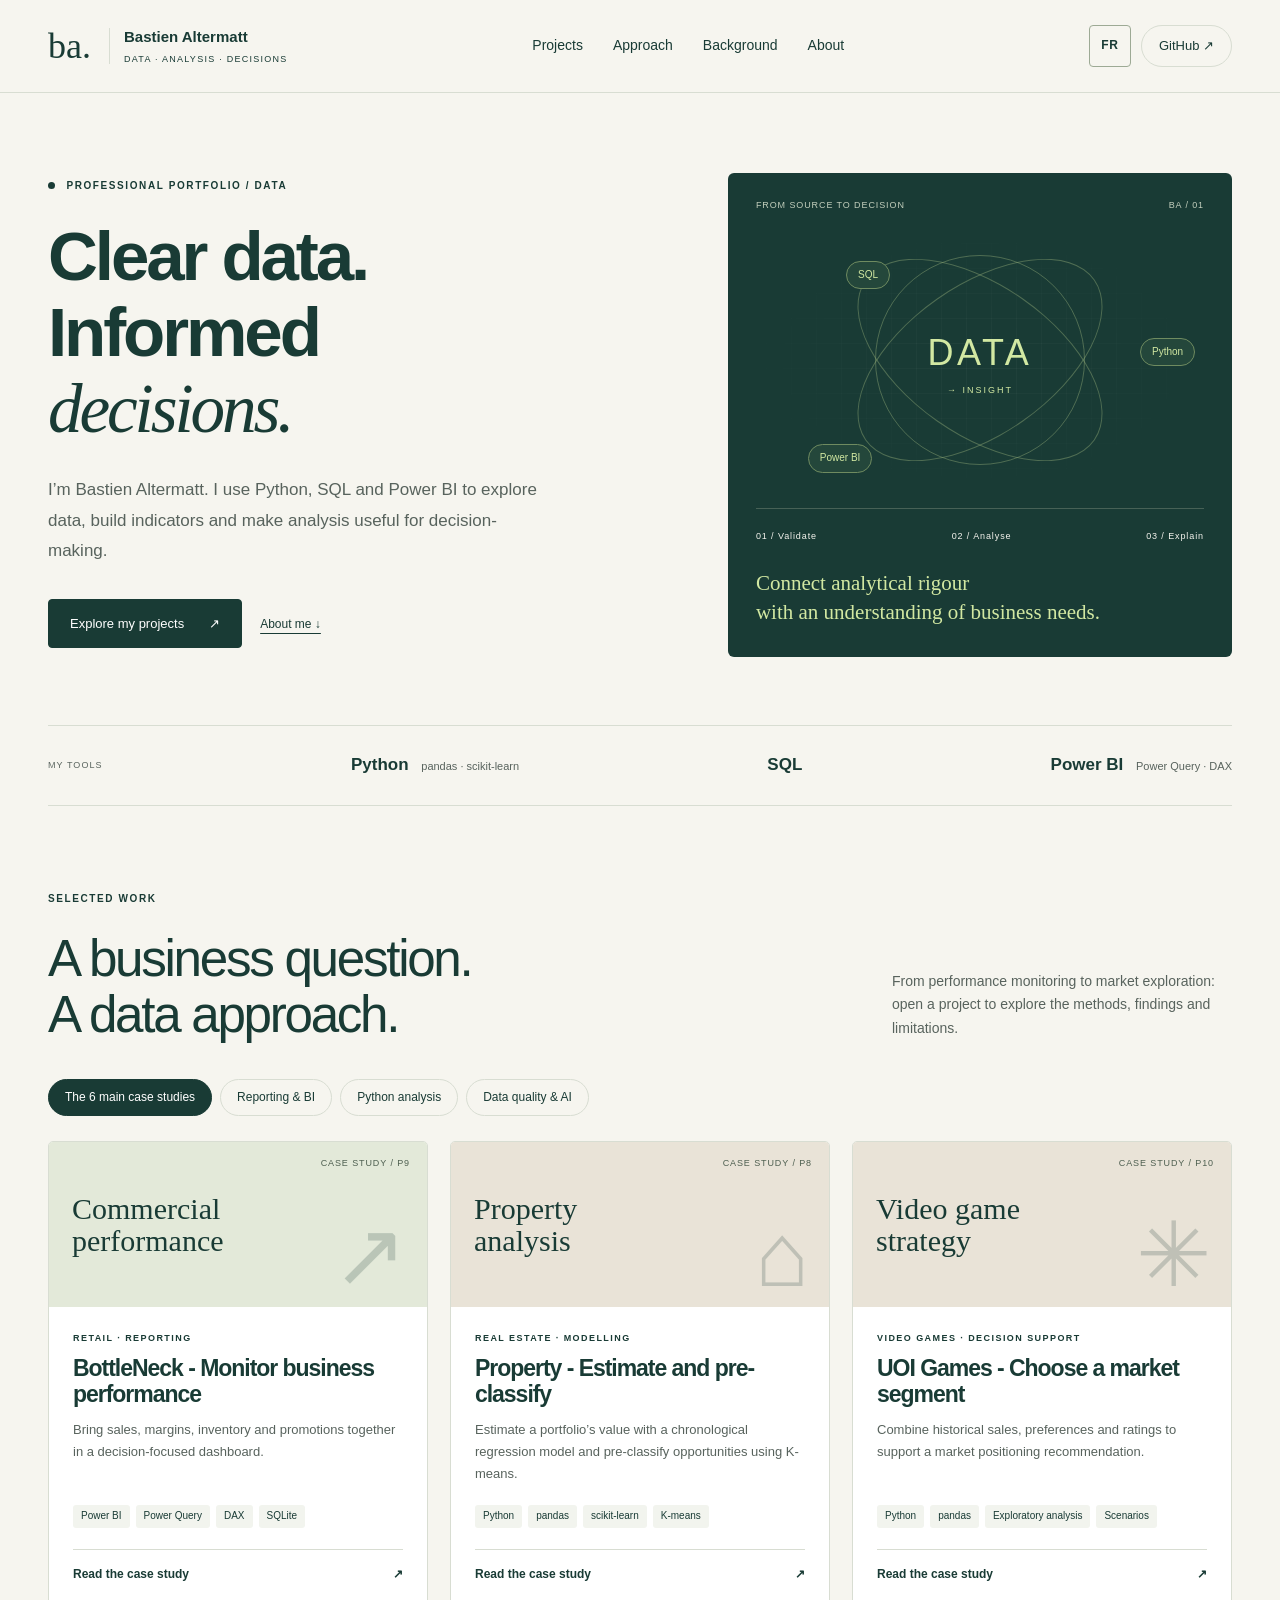
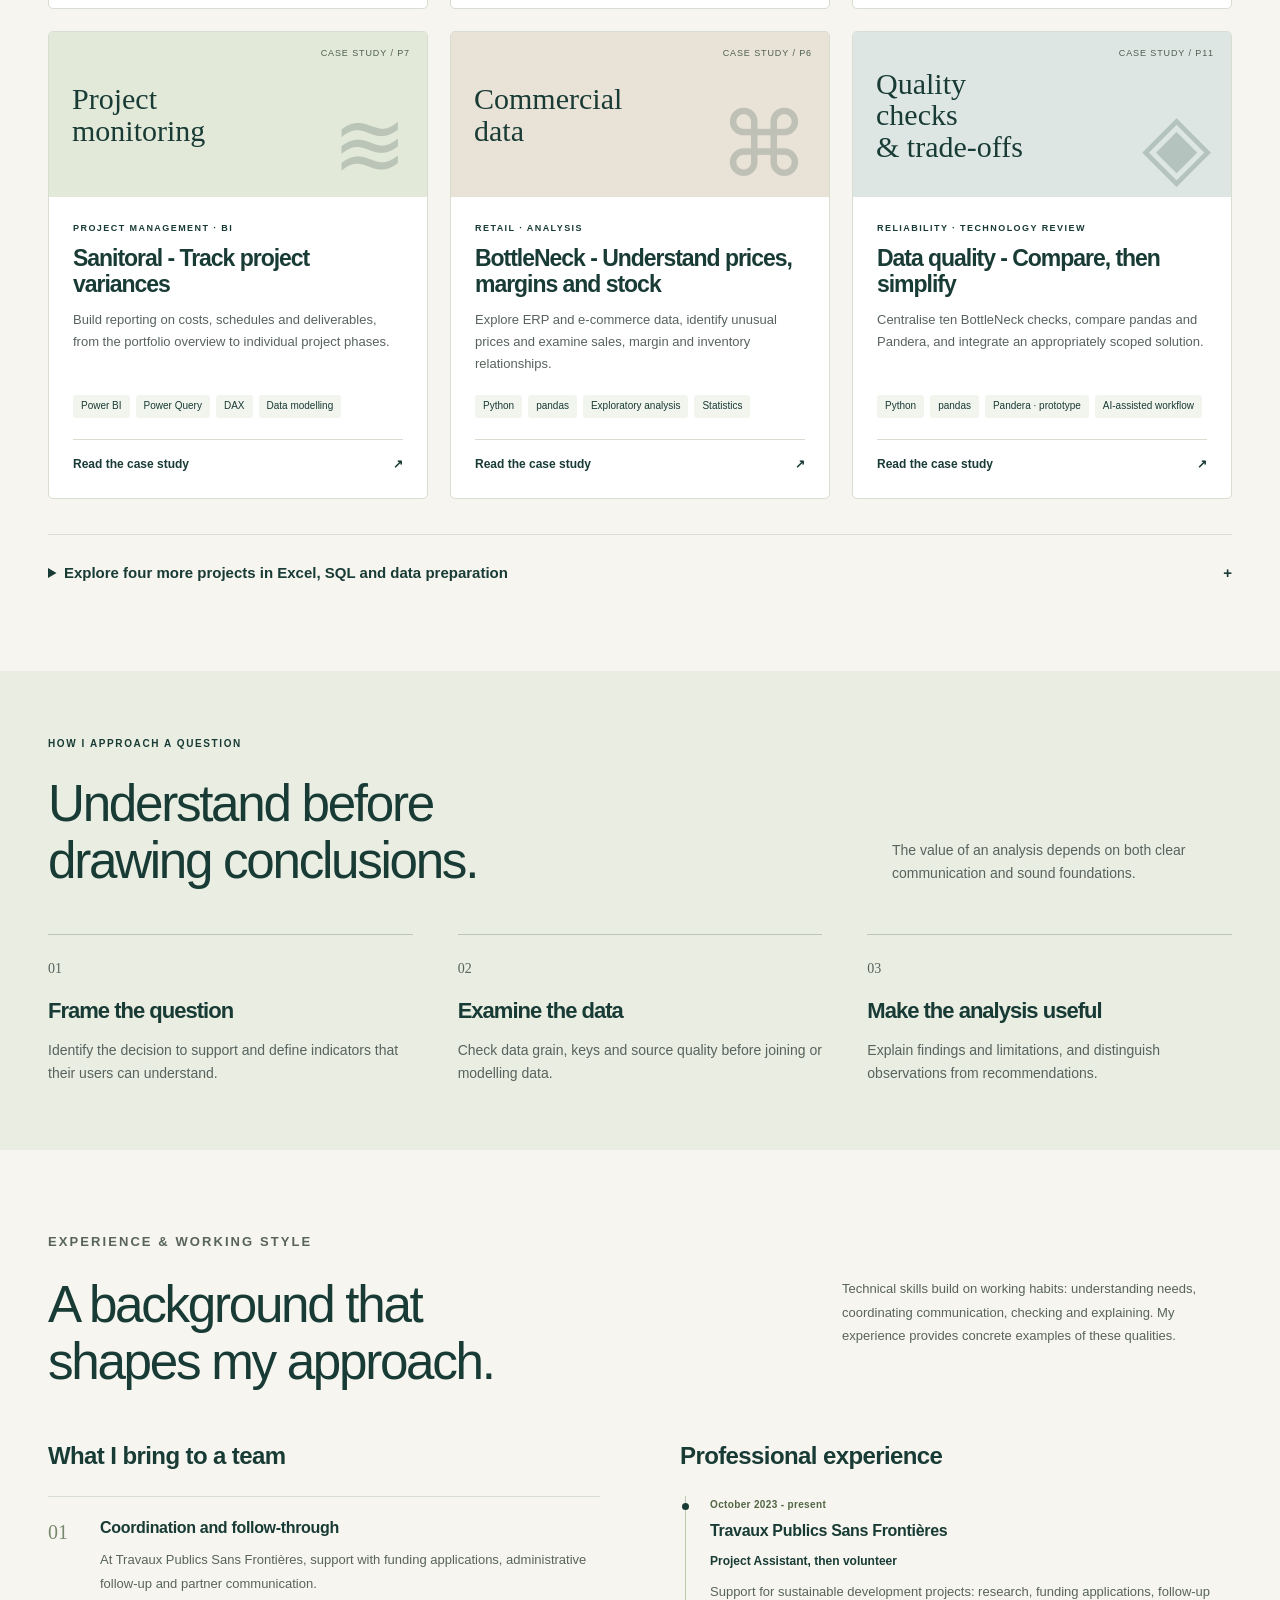
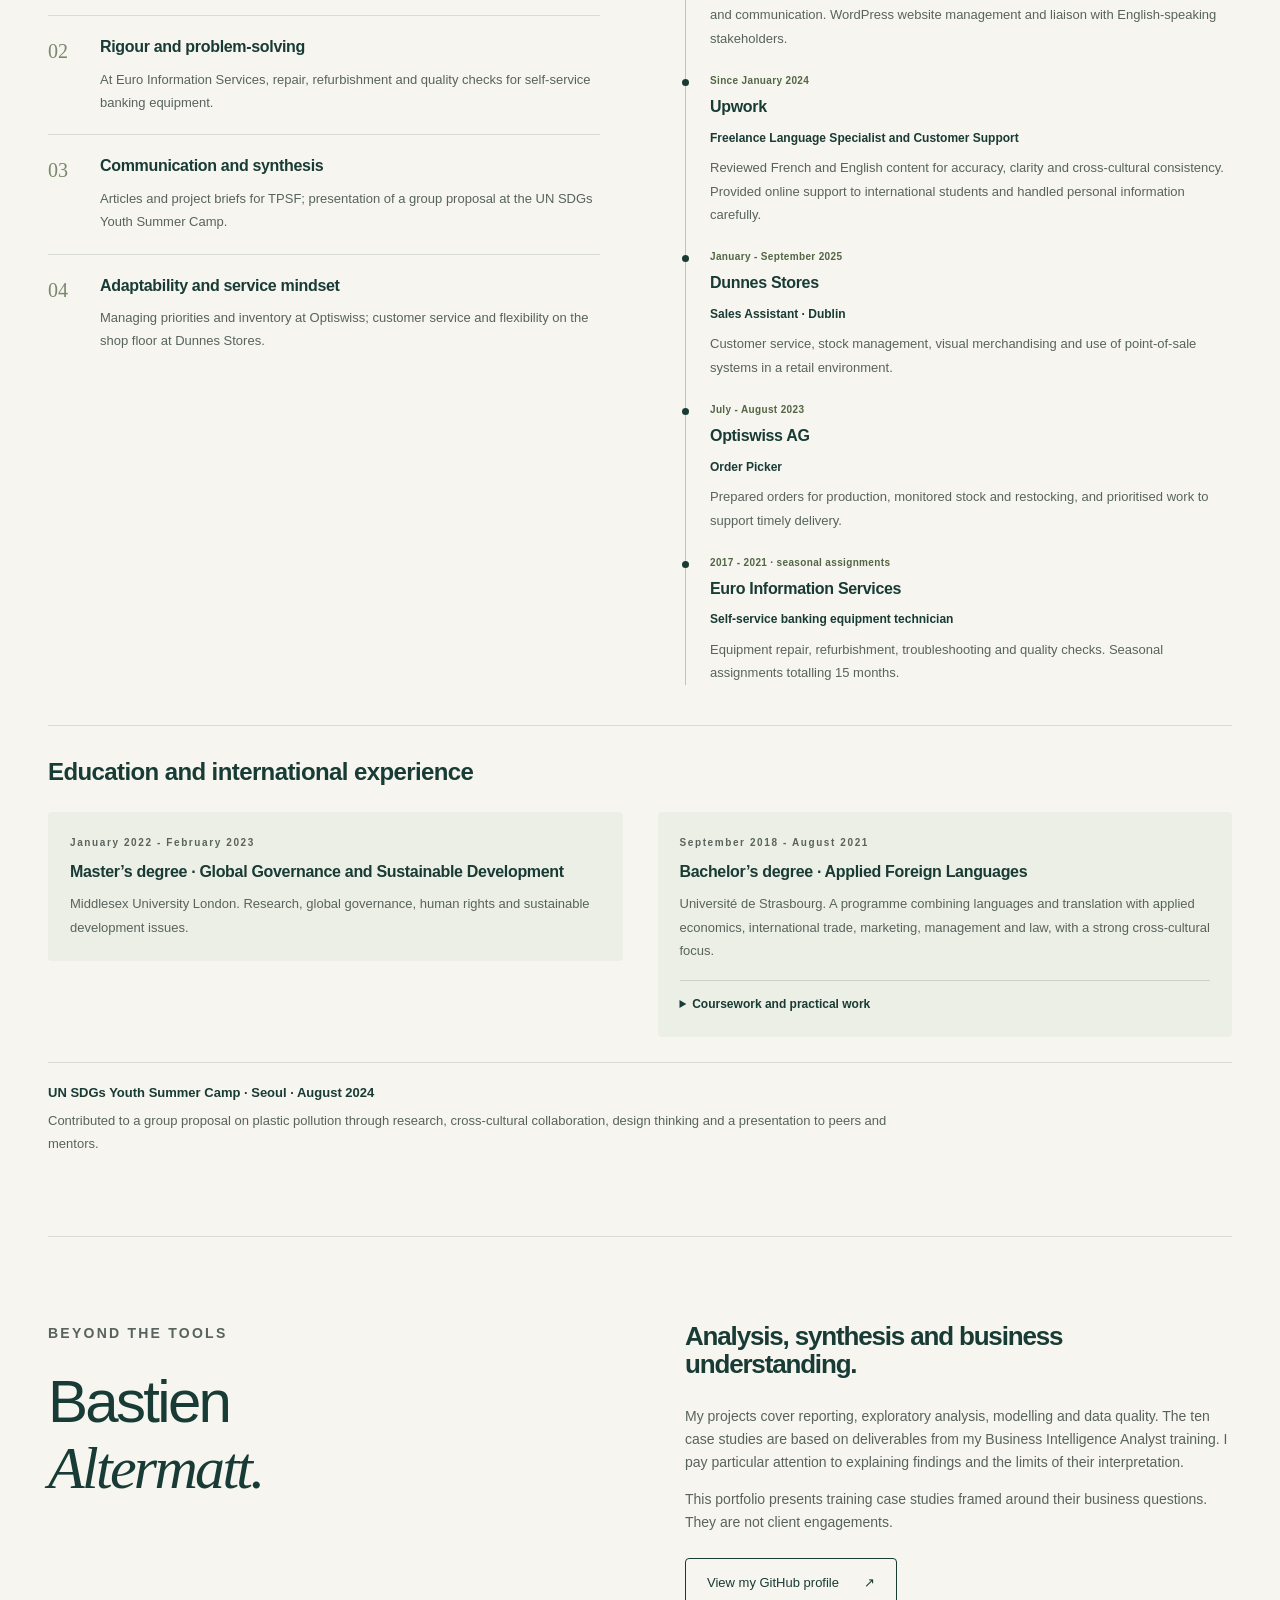
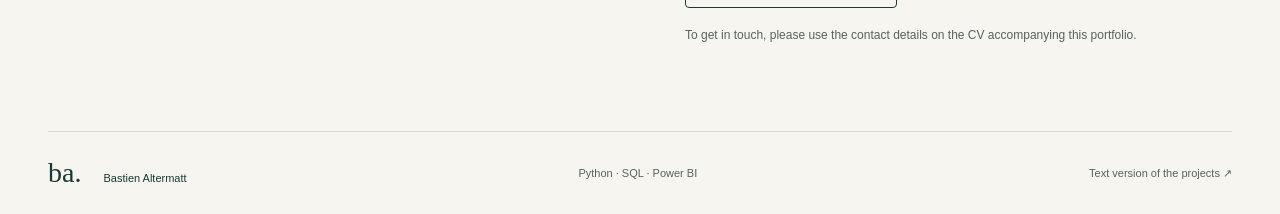
==== index-en.html @ 81359134 "Add files via upload" ====
<!doctype html>
<html lang="en"><head><meta charset="utf-8"><meta name="viewport" content="width=device-width, initial-scale=1"><meta name="description" content="Bastien Altermatt - data portfolio: Python, SQL and Power BI. Projects, professional experience and skills for better-informed decisions."><meta name="theme-color" content="#183c36"><title>Bastien Altermatt · Data &amp; decisions</title><link rel="icon" href="favicon.svg" type="image/svg+xml"><link rel="stylesheet" href="style.css"><link rel="alternate" hreflang="fr" href="index.html"><script src="content-en.js" defer></script><script src="app.js" defer></script></head>
<body><a class="skip" href="#main">Skip to content</a><header><a class="brand" href="#accueil" aria-label="Bastien Altermatt, home"><span class="monogram">ba.</span><span>Bastien Altermatt<span class="brand-sub">DATA · ANALYSIS · DECISIONS</span></span></a><nav aria-label="Main navigation"><a href="#projets">Projects</a><a href="#approche">Approach</a><a href="#parcours">Background</a><a href="#profil">About</a></nav><div class="header-actions"><a class="language-switch" href="index.html" lang="fr" hreflang="fr" aria-label="Lire ce site en français" data-language-link>FR</a><a class="header-link" href="https://github.com/BastienAltermatt">GitHub ↗</a></div></header>
<main id="main"><section class="hero wrap" id="accueil"><div class="hero-copy"><p class="eyebrow"><span class="dot"></span> PROFESSIONAL PORTFOLIO / DATA</p><h1>Clear data.<br>Informed<br><em>decisions.</em></h1><p class="intro">I’m Bastien Altermatt. I use Python, SQL and Power BI to explore data, build indicators and make analysis useful for decision-making.</p><a class="button" href="#projets">Explore my projects <span>↗</span></a><a class="text-link" href="#profil">About me ↓</a></div><aside class="hero-panel" aria-label="My areas of work"><div class="panel-top"><span>FROM SOURCE TO DECISION</span><span>BA / 01</span></div><div class="data-art" aria-hidden="true"><div class="grid-art"></div><span class="orbit o1"></span><span class="orbit o2"></span><span class="orbit o3"></span><div class="core">DATA<span>→ INSIGHT</span></div><span class="node n1">SQL</span><span class="node n2">Python</span><span class="node n3">Power BI</span></div><div class="panel-bottom"><span>01 / Validate</span><span>02 / Analyse</span><span>03 / Explain</span></div><p>Connect analytical rigour<br>with an understanding of business needs.</p></aside></section>
<div class="stack wrap" aria-label="Technical skills"><span>MY TOOLS</span><strong>Python <small>pandas · scikit-learn</small></strong><strong>SQL</strong><strong>Power BI <small>Power Query · DAX</small></strong></div>
<section class="projects wrap" id="projets"><div class="section-heading"><div><p class="eyebrow">SELECTED WORK</p><h2>A business question.<br>A data approach.</h2></div><p>From performance monitoring to market exploration: open a project to explore the methods, findings and limitations.</p></div><div class="filters" role="group" aria-label="Filter projects"><button aria-pressed="true" data-filter="all">The 6 main case studies</button><button aria-pressed="false" data-filter="bi">Reporting &amp; BI</button><button aria-pressed="false" data-filter="python">Python analysis</button><button aria-pressed="false" data-filter="quality">Data quality &amp; AI</button></div><p id="filter-status" class="sr-only" role="status"></p><div class="project-grid" id="project-grid"></div><details id="more-projects" class="more-projects"><summary>Explore four more projects in Excel, SQL and data preparation <span>+</span></summary><p>Additional case studies covering other skills and business contexts.</p><div class="project-grid" id="complementary-grid"></div></details><noscript><p>Enable JavaScript to use the filters and interactive case studies. The complete studies are also available in a <a href="projects.html">text version</a>.</p></noscript></section>
<section class="approach" id="approche"><div class="wrap"><p class="eyebrow">HOW I APPROACH A QUESTION</p><div class="section-heading"><h2>Understand before<br>drawing conclusions.</h2><p>The value of an analysis depends on both clear communication and sound foundations.</p></div><div class="steps"><article><span>01</span><h3>Frame the question</h3><p>Identify the decision to support and define indicators that their users can understand.</p></article><article><span>02</span><h3>Examine the data</h3><p>Check data grain, keys and source quality before joining or modelling data.</p></article><article><span>03</span><h3>Make the analysis useful</h3><p>Explain findings and limitations, and distinguish observations from recommendations.</p></article></div></div></section>
<section class="career wrap" id="parcours" aria-labelledby="career-title"><p class="eyebrow">EXPERIENCE &amp; WORKING STYLE</p><div class="section-heading"><h2 id="career-title">A background that<br>shapes my approach.</h2><p>Technical skills build on working habits: understanding needs, coordinating communication, checking and explaining. My experience provides concrete examples of these qualities.</p></div><div class="career-columns"><div><h3>What I bring to a team</h3><div class="strengths"><article><span class="strength-number">01</span><div><h4>Coordination and follow-through</h4><p>At Travaux Publics Sans Frontières, support with funding applications, administrative follow-up and partner communication.</p></div></article><article><span class="strength-number">02</span><div><h4>Rigour and problem-solving</h4><p>At Euro Information Services, repair, refurbishment and quality checks for self-service banking equipment.</p></div></article><article><span class="strength-number">03</span><div><h4>Communication and synthesis</h4><p>Articles and project briefs for TPSF; presentation of a group proposal at the UN SDGs Youth Summer Camp.</p></div></article><article><span class="strength-number">04</span><div><h4>Adaptability and service mindset</h4><p>Managing priorities and inventory at Optiswiss; customer service and flexibility on the shop floor at Dunnes Stores.</p></div></article></div></div><div><h3>Professional experience</h3><div class="experience-list"><article><p class="experience-date">October 2023 - present</p><h4>Travaux Publics Sans Frontières</h4><p class="experience-role">Project Assistant, then volunteer</p><p>Support for sustainable development projects: research, funding applications, follow-up and communication. WordPress website management and liaison with English-speaking stakeholders.</p></article><article><p class="experience-date">Since January 2024</p><h4>Upwork</h4><p class="experience-role">Freelance Language Specialist and Customer Support</p><p>Reviewed French and English content for accuracy, clarity and cross-cultural consistency. Provided online support to international students and handled personal information carefully.</p></article><article><p class="experience-date">January - September 2025</p><h4>Dunnes Stores</h4><p class="experience-role">Sales Assistant · Dublin</p><p>Customer service, stock management, visual merchandising and use of point-of-sale systems in a retail environment.</p></article><article><p class="experience-date">July - August 2023</p><h4>Optiswiss AG</h4><p class="experience-role">Order Picker</p><p>Prepared orders for production, monitored stock and restocking, and prioritised work to support timely delivery.</p></article><article><p class="experience-date">2017 - 2021 · seasonal assignments</p><h4>Euro Information Services</h4><p class="experience-role">Self-service banking equipment technician</p><p>Equipment repair, refurbishment, troubleshooting and quality checks. Seasonal assignments totalling 15 months.</p></article></div></div></div><div class="education"><h3>Education and international experience</h3><div class="education-grid"><article><p class="eyebrow">January 2022 - February 2023</p><h4>Master’s degree · Global Governance and Sustainable Development</h4><p>Middlesex University London. Research, global governance, human rights and sustainable development issues.</p></article><article><p class="eyebrow">September 2018 - August 2021</p><h4>Bachelor’s degree · Applied Foreign Languages</h4><p>Université de Strasbourg. A programme combining languages and translation with applied economics, international trade, marketing, management and law, with a strong cross-cultural focus.</p><details class="course-details"><summary>Coursework and practical work</summary><ul><li>Languages and translation: French, English and Japanese, written and spoken communication, translation and argumentation.</li><li>Applied economics: microeconomics, macroeconomics, and analysis of economic and international issues.</li><li>International trade, international marketing and business management: understanding markets and organisations.</li><li>Public and private law, legal frameworks and European institutions.</li><li>Communication, cultural studies and cross-cultural relations: synthesis, presentations, debates and group work.</li><li>Digital tools: office applications and information processing, production and dissemination.</li></ul><h5>Tohoku University exchange · JYPE · 2020 - 2021, remote</h5><p>Courses in cross-cultural communication, Japanese business practices and Japanese culture. Technical coursework included functional programming, algorithm theory and communication networks, alongside research on program verification and transformation using the Coq proof assistant.</p></details></article></div><p class="international"><strong>UN SDGs Youth Summer Camp · Seoul · August 2024</strong><span>Contributed to a group proposal on plastic pollution through research, cross-cultural collaboration, design thinking and a presentation to peers and mentors.</span></p></div></section>
<section class="profile wrap" id="profil"><div><p class="eyebrow">BEYOND THE TOOLS</p><h2>Bastien<br><em>Altermatt.</em></h2></div><div><h3>Analysis, synthesis and business understanding.</h3><p>My projects cover reporting, exploratory analysis, modelling and data quality. The ten case studies are based on deliverables from my Business Intelligence Analyst training. I pay particular attention to explaining findings and the limits of their interpretation.</p><p>This portfolio presents training case studies framed around their business questions. They are not client engagements.</p><a class="button light" href="https://github.com/BastienAltermatt">View my GitHub profile <span>↗</span></a><p class="small-note">To get in touch, please use the contact details on the CV accompanying this portfolio.</p></div></section></main>
<footer class="wrap"><a href="#accueil">ba. <span>Bastien Altermatt</span></a><span>Python · SQL · Power BI</span><a href="projects.html">Text version of the projects ↗</a></footer>
<dialog id="case-dialog" aria-labelledby="case-title"><div class="dialog-toolbar"><span>CASE STUDY</span><div class="dialog-actions"><a class="language-switch" href="index.html" lang="fr" hreflang="fr" aria-label="Lire ce site en français" data-language-link>FR</a><button id="close-dialog" aria-label="Close the case study">Close ×</button></div></div><div id="case-content"></div></dialog></body></html>
---- style.css ----
:root{--paper:#f6f5ef;--ink:#193b35;--muted:#58635d;--line:#d8ddd2;--lime:#d2e8a2;--white:#fff;--orange:#af532f}*{box-sizing:border-box}html{scroll-behavior:smooth;scroll-padding-top:100px}body{margin:0;background:var(--paper);color:var(--ink);font:16px/1.65 -apple-system,BlinkMacSystemFont,'Segoe UI',sans-serif}a{color:inherit;text-underline-offset:5px}button{font:inherit;cursor:pointer}button,a{-webkit-tap-highlight-color:transparent}a:focus-visible,button:focus-visible,summary:focus-visible{outline:3px solid var(--orange);outline-offset:5px}h1,h2,h3,p{margin-top:0}h1,h2,h3{line-height:1.1;letter-spacing:-.045em}h1{font-size:clamp(48px,5.4vw,82px);font-weight:550;margin-bottom:28px}h2{font-size:clamp(36px,4vw,54px);font-weight:500}h3{font-size:24px;font-weight:550}em{font-family:Georgia,serif;font-weight:400}.wrap{max-width:1200px;width:calc(100% - 96px);margin-inline:auto}header{max-width:1440px;margin:auto;padding:25px 48px;display:flex;align-items:center;justify-content:space-between;border-bottom:1px solid var(--line);gap:25px}.brand{display:flex;align-items:center;gap:14px;font-size:15px;font-weight:650;text-decoration:none}.monogram{font:36px/1 Georgia,serif;border-right:1px solid var(--line);padding-right:18px}.brand-sub{display:block;letter-spacing:.14em;font-size:9px;font-weight:500;margin-top:2px}nav{display:flex;gap:30px;font-size:14px}nav a,.header-link{text-decoration:none}.header-link{font-size:13px;border:1px solid var(--line);padding:9px 17px;border-radius:30px}.hero{display:grid;grid-template-columns:1.2fr 1fr;gap:75px;align-items:center;padding-block:80px 68px}.eyebrow{font-size:10px;font-weight:700;letter-spacing:.16em;margin-bottom:24px}.dot{display:inline-block;width:7px;height:7px;background:var(--ink);border-radius:50%;margin-right:7px}.intro{color:var(--muted);max-width:490px;font-size:17px;line-height:1.8;margin-bottom:30px}.button{display:inline-flex;align-items:center;gap:25px;padding:13px 21px;background:var(--ink);color:white;text-decoration:none;font-size:13px;border:1px solid var(--ink);border-radius:4px}.button:hover{background:#2d5147}.text-link{display:inline-block;font-size:12px;margin:18px}.hero-panel{background:var(--ink);color:var(--paper);padding:25px 28px;border-radius:6px;position:relative;overflow:hidden}.panel-top,.panel-bottom{display:flex;justify-content:space-between;font-size:9px;letter-spacing:.1em;gap:10px}.panel-top{color:#c3cfbd}.panel-bottom{border-top:1px solid #476156;padding-top:20px}.hero-panel p{font:21px/1.4 Georgia,serif;margin:25px 0 5px;color:var(--lime)}.data-art{height:285px;position:relative;margin:5px -15px;display:grid;place-items:center;overflow:hidden}.grid-art{position:absolute;inset:0;background-image:linear-gradient(#ffffff09 1px,transparent 1px),linear-gradient(90deg,#ffffff09 1px,transparent 1px);background-size:25px 25px;mask-image:radial-gradient(ellipse,black,transparent 70%)}.orbit{position:absolute;width:210px;height:210px;border:1px solid #94ad7a70;border-radius:50%}.o2{width:280px;height:150px;transform:rotate(-35deg)}.o3{width:280px;height:150px;transform:rotate(35deg)}.core{font-size:36px;letter-spacing:.1em;font-weight:300;color:var(--lime);text-align:center}.core span{display:block;font-size:9px;letter-spacing:.22em}.node{position:absolute;padding:5px 11px;background:#24473b;border:1px solid #6f8b60;border-radius:20px;color:var(--lime);font-size:10px}.n1{top:43px;left:22%}.n2{right:5%;top:120px}.n3{left:14%;bottom:30px}.stack{padding:25px 0;display:flex;align-items:center;justify-content:space-between;border-block:1px solid var(--line);gap:25px}.stack>span{font-size:9px;letter-spacing:.12em;color:var(--muted)}.stack strong{font-size:17px;font-weight:550}.stack small{font-size:11px;color:var(--muted);font-weight:400;margin-left:8px}.projects{padding-block:85px}.section-heading{display:flex;align-items:flex-end;justify-content:space-between;gap:45px;margin-bottom:30px}.section-heading h2{margin-bottom:0}.section-heading>p{max-width:340px;color:var(--muted);font-size:14px;margin-bottom:4px}.filters{display:flex;gap:8px;flex-wrap:wrap;margin:35px 0 25px}.filters button{border:1px solid var(--line);border-radius:30px;padding:8px 16px;background:transparent;color:var(--ink);font-size:12px}.filters button[aria-pressed=true]{background:var(--ink);color:white;border-color:var(--ink)}.filters span{font-size:10px;margin-left:7px}.project-grid{display:grid;grid-template-columns:repeat(3,minmax(0,1fr));gap:22px}.card{background:#fff;border:1px solid var(--line);border-radius:5px;overflow:hidden;display:flex;flex-direction:column;transition:transform .2s,border-color .2s}.card:hover{transform:translateY(-4px);border-color:#81917c}.card[hidden]{display:none}.cover{height:165px;padding:20px 23px;position:relative;overflow:hidden;background:#e2e8d9;display:flex;align-items:center;justify-content:space-between}.cover.bi{background:#e3e9d9}.cover.python{background:#e9e3d7}.cover.quality{background:#dde6e3}.cover-label{font:30px/1.05 Georgia,serif;max-width:175px;z-index:1}.cover-code{position:absolute;top:14px;right:17px;font-size:9px;color:#4e5f50;letter-spacing:.1em}.cover-symbol{font:90px Georgia,serif;opacity:.2;position:absolute;right:20px;bottom:0}.card-body{padding:24px;display:flex;flex-direction:column;flex:1}.card .eyebrow{font-size:9px;margin-bottom:10px}.card h3{font-size:23px;margin-bottom:12px}.card p:not(.eyebrow){color:var(--muted);font-size:13px;line-height:1.7;margin-bottom:20px}.tags{display:flex;flex-wrap:wrap;gap:6px;margin-top:auto;margin-bottom:21px}.tags span{font-size:10px;padding:3px 8px;background:#f2f4ee;border-radius:3px}.open-case{display:flex;justify-content:space-between;align-items:center;width:100%;text-align:left;border:0;border-top:1px solid var(--line);padding:15px 0 0;background:none;color:var(--ink);font-size:12px;font-weight:600}.approach{padding-block:65px;background:#e9ede2}.steps{display:grid;grid-template-columns:repeat(3,1fr);gap:45px;margin-top:45px}.steps article{border-top:1px solid #bbc7b4;padding-top:20px}.steps span{font:14px Georgia,serif;color:var(--muted)}.steps h3{margin:18px 0 15px;font-size:22px}.steps p{font-size:14px;color:var(--muted);margin-bottom:0}.profile{padding-block:85px;display:grid;grid-template-columns:1fr 1fr;gap:90px}.profile h2{font-size:60px}.profile h3{font-size:26px}.profile p{font-size:14px;color:var(--muted)}.profile .small-note{font-size:12px;margin:18px 0 0}.light{background:transparent;color:var(--ink);margin-top:10px}.light:hover{background:var(--lime)}footer{border-top:1px solid var(--line);padding-block:25px;display:flex;align-items:center;justify-content:space-between;gap:20px;font-size:11px;color:var(--muted)}footer a{text-decoration:none}footer a:first-child{font:28px Georgia,serif;color:var(--ink)}footer a span{font:11px -apple-system,sans-serif;margin-left:15px}dialog{width:min(850px,calc(100% - 30px));max-height:88dvh;border:1px solid var(--line);border-radius:8px;background:var(--paper);padding:0;color:var(--ink)}dialog::backdrop{background:#0c221dcc;backdrop-filter:blur(5px)}.dialog-toolbar{position:sticky;top:0;background:var(--paper);padding:16px 28px;display:flex;align-items:center;justify-content:space-between;border-bottom:1px solid var(--line);z-index:1;font-size:10px;letter-spacing:.1em}.dialog-toolbar button{background:var(--ink);color:white;border:0;border-radius:3px;font-size:12px;padding:9px 14px}#case-content{padding:35px 45px}#case-content h2{font-size:40px;margin-bottom:20px}#case-content .lead{font-size:18px;color:var(--muted)}.case-columns{display:grid;grid-template-columns:1fr 1fr;gap:25px}.case-section{margin-top:25px}.case-section h3{font-size:20px;letter-spacing:-.02em}.case-section p,.case-section li{font-size:14px}.case-section ul{padding-left:20px}.case-limit{background:#e8eddf;padding:20px;border-left:3px solid #758b5b}.case-source{font-size:11px;color:var(--muted);margin-top:25px;border-top:1px solid var(--line);padding-top:20px}.skip{position:absolute;left:15px;top:-100px;z-index:10;background:white;padding:10px}.skip:focus{top:10px}.sr-only{position:absolute;width:1px;height:1px;padding:0;margin:-1px;overflow:hidden;clip:rect(0,0,0,0);white-space:nowrap;border:0}body.modal-open{overflow:hidden}.text-page{max-width:850px;padding-block:60px}.text-page article{border-top:1px solid var(--line);padding-top:35px;margin-top:45px}.text-page h1{font-size:52px}
@media(min-width:1400px){.hero{padding-block:95px 80px}}@media(max-width:1000px){.wrap{width:calc(100% - 56px)}header{padding:20px 28px}.hero{gap:30px}.stack small{display:block;margin:0}.project-grid{grid-template-columns:repeat(2,minmax(0,1fr))}.profile{gap:40px}.text-link{margin-left:0}.hero-panel{padding:20px}.panel-bottom{font-size:8px}}@media(max-width:680px){.wrap{width:calc(100% - 36px)}header{padding:17px 18px;gap:12px;flex-wrap:wrap}.brand{font-size:12px}.brand-sub{font-size:8px}.monogram{font-size:30px;padding-right:12px}nav{order:3;width:100%;justify-content:space-between;padding-top:10px;font-size:13px}.header-link{font-size:11px;padding:6px 12px}.hero{grid-template-columns:1fr;padding-block:45px;gap:35px}h1{font-size:54px}.hero-panel{max-width:none}.data-art{height:230px}.stack{flex-wrap:wrap;gap:16px;padding-block:20px}.stack>span{width:100%}.stack strong{font-size:14px}.stack small{font-size:9px}.projects{padding-block:50px}.section-heading{display:block}.section-heading>p{margin-top:20px;max-width:none}.project-grid{grid-template-columns:1fr}.cover{height:150px}.filters{margin-top:25px}.filters button{font-size:11px;padding:8px 12px}.approach{padding-block:45px}.steps{grid-template-columns:1fr;gap:25px}.profile{grid-template-columns:1fr;padding-block:50px;gap:10px}.profile h2{font-size:50px}.profile h3{font-size:25px}footer{align-items:flex-start;flex-direction:column;gap:12px}.case-columns{grid-template-columns:1fr;gap:0}#case-content{padding:25px}#case-content h2{font-size:33px}.dialog-toolbar{padding:14px 20px}.text-page h1{font-size:40px}}@media(prefers-reduced-motion:reduce){html{scroll-behavior:auto}*{transition:none!important}}
.case-metrics{display:grid;grid-template-columns:repeat(3,minmax(0,1fr));border:1px solid var(--line);border-radius:5px;background:#e9ede2}.case-metrics>div{padding:20px 17px}.case-metrics>div+div{border-left:1px solid #c8d3be}.case-metrics strong{display:block;font-size:26px;line-height:1.2;letter-spacing:-.035em;font-weight:550}.case-metrics span{display:block;font-size:11px;line-height:1.5;margin-top:8px}.metric-note{font-size:11px!important;color:var(--muted);margin:12px 0 0}.fact-list{margin:0}.fact-list>div{display:grid;grid-template-columns:145px 1fr;gap:20px;padding:15px 0;border-bottom:1px solid var(--line)}.fact-list dt{font-size:13px;font-weight:650}.fact-list dd{font-size:13px;line-height:1.75;margin:0;color:var(--muted)}.case-method{padding-left:20px}.case-method li{padding-left:5px;margin-bottom:10px}.case-figure{margin:30px 0;background:#fff;border:1px solid var(--line);border-radius:5px;overflow:hidden}.case-figure img{width:100%;height:auto;display:block}.case-figure figcaption{padding:15px 18px;font-size:11px;line-height:1.6;color:var(--muted)}.case-figure figcaption span{display:block;color:var(--ink);margin-top:5px}.technical{border:1px solid var(--line);border-radius:4px;margin-top:25px;padding:17px 20px}.technical summary{cursor:pointer;font-weight:600;font-size:14px}.technical[open] summary{margin-bottom:20px}.technical p{font-size:13px}.technical .eyebrow{font-size:9px;margin-bottom:12px}.technical pre{overflow-x:auto;background:#183c36;color:#f1f5e9;border-radius:4px;padding:20px;font:12px/1.8 ui-monospace,SFMono-Regular,Consolas,monospace;max-width:100%}.technical pre:focus-visible{outline:3px solid var(--orange);outline-offset:3px}.more-projects{margin-top:35px;border-top:1px solid var(--line);padding-top:25px}.more-projects summary{cursor:pointer;font-size:15px;font-weight:550;line-height:1.7}.more-projects summary span{float:right}.more-projects[open] summary span{transform:rotate(45deg)}.more-projects>p{font-size:13px;color:var(--muted);margin:15px 0 25px}.more-projects .project-grid{grid-template-columns:repeat(2,minmax(0,1fr))}.more-projects .cover{height:110px}.more-projects .cover-label{font-size:26px;max-width:none}.more-projects .card h3{font-size:20px}.text-page .case-metrics{margin-top:25px}.text-page .technical{margin-bottom:25px}dialog{width:min(920px,calc(100% - 30px))}#case-content{padding-inline:45px}@media(max-width:680px){.case-metrics{grid-template-columns:1fr}.case-metrics>div{padding:15px 18px;display:flex;gap:20px;align-items:center}.case-metrics>div+div{border-left:0;border-top:1px solid #c8d3be}.case-metrics strong{font-size:24px;min-width:105px;flex-shrink:0}.case-metrics span{margin-top:0}.fact-list>div{grid-template-columns:1fr;gap:6px}.more-projects .project-grid{grid-template-columns:1fr}#case-content{padding-inline:24px}.technical{padding:14px}.technical pre{font-size:11px;padding:14px}.more-projects summary{padding-right:15px}.case-section .fact-list{overflow-wrap:anywhere}}

.header-actions,.dialog-actions{display:flex;align-items:center;gap:10px}.language-switch{display:inline-flex;align-items:center;justify-content:center;min-width:42px;min-height:42px;padding:8px 10px;text-decoration:none;font-size:12px;letter-spacing:.06em;font-weight:700;border:1px solid #9daa95;border-radius:4px;background:transparent;color:var(--ink)}.language-switch:hover{background:var(--lime)}.dialog-actions .language-switch{min-height:36px;font-size:11px}.career{padding-block:80px;border-bottom:1px solid var(--line)}.career>.section-heading{align-items:flex-start}.career>.section-heading>p{max-width:390px}.career-columns{display:grid;grid-template-columns:1fr 1fr;gap:80px;margin-top:50px}.career h3{font-size:24px;letter-spacing:-.025em;line-height:1.3;margin-bottom:25px}.career h4{font-size:16px;letter-spacing:-.02em;line-height:1.4;margin:0 0 9px;font-weight:650}.career p{font-size:13px;color:var(--muted);line-height:1.8}.strengths article{display:grid;grid-template-columns:34px 1fr;gap:18px;padding:20px 0;border-top:1px solid var(--line)}.strength-number{font:20px/1.5 Georgia,serif;color:#79886e}.strengths p{margin:0}.experience-list article{position:relative;border-left:1px solid #bbc8ae;padding:0 0 22px 24px;margin-left:5px}.experience-list article:before{content:'';width:7px;height:7px;border-radius:50%;background:var(--ink);position:absolute;left:-4px;top:7px}.experience-list article:last-child{padding-bottom:0}.experience-list .experience-role{color:var(--ink);font-size:12px;font-weight:550;margin-bottom:7px}.experience-list p{margin-bottom:0}.education{margin-top:40px;padding-top:30px;border-top:1px solid var(--line)}.education-grid{display:grid;grid-template-columns:1fr 1fr;gap:35px}.education-grid .eyebrow{font-size:10px;color:var(--muted);margin-bottom:9px}.education-grid article{background:#ecefe5;padding:22px;border-radius:4px}.education-grid p:last-child{margin-bottom:0}.international{margin:25px 0 0;padding:18px 0 0;border-top:1px solid var(--line)}.international strong{color:var(--ink);font-size:13px;display:block;margin-bottom:5px}.international span{display:block;max-width:850px}@media(max-width:1000px){header{gap:16px}nav{gap:18px}.career-columns{gap:35px}.career{padding-block:65px}}@media(max-width:680px){.header-actions{gap:7px}.language-switch{min-width:38px;min-height:38px;font-size:11px}.career{padding-block:45px}.career-columns{grid-template-columns:1fr;gap:30px;margin-top:30px}.career h3{font-size:23px}.career>.section-heading>p{max-width:none}.education-grid{grid-template-columns:1fr;gap:15px}.education{margin-top:30px;padding-top:25px}.dialog-actions{gap:8px}.dialog-toolbar{letter-spacing:.06em}}
.text-page-toolbar{display:flex;align-items:center;justify-content:space-between;gap:20px;margin-bottom:30px}
.experience-list .experience-date{font-size:10px;font-weight:650;letter-spacing:.035em;color:#526644;margin-bottom:6px}.education-grid{align-items:start}.course-details{border-top:1px solid #c9d2c0;margin-top:18px;padding-top:14px}.course-details summary{font-size:12px;line-height:1.6;font-weight:650;cursor:pointer}.course-details ul{padding-left:18px;margin:15px 0}.course-details li{font-size:12px;line-height:1.8;color:var(--muted);margin-bottom:9px}.course-details h5{font-size:12px;font-weight:650;line-height:1.6;margin:20px 0 10px}.course-details summary:focus-visible{outline:3px solid var(--orange);outline-offset:4px}
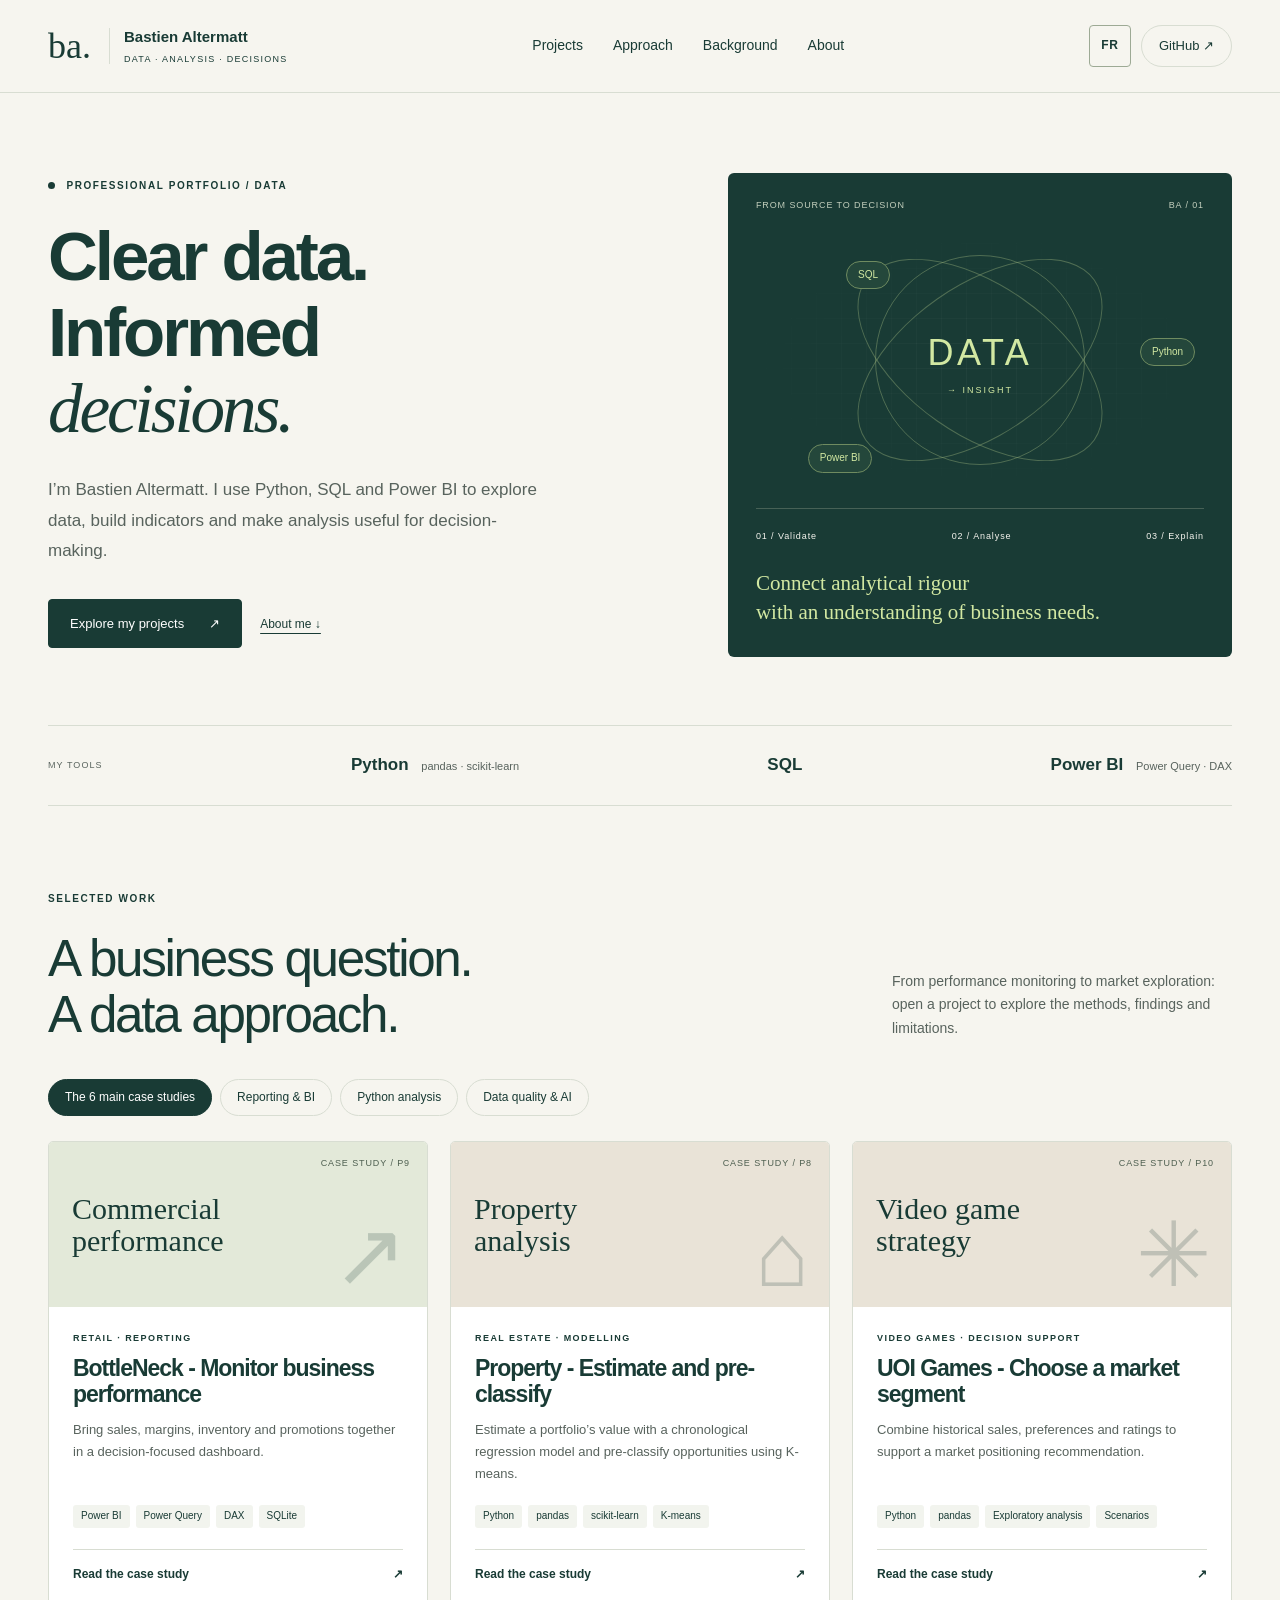
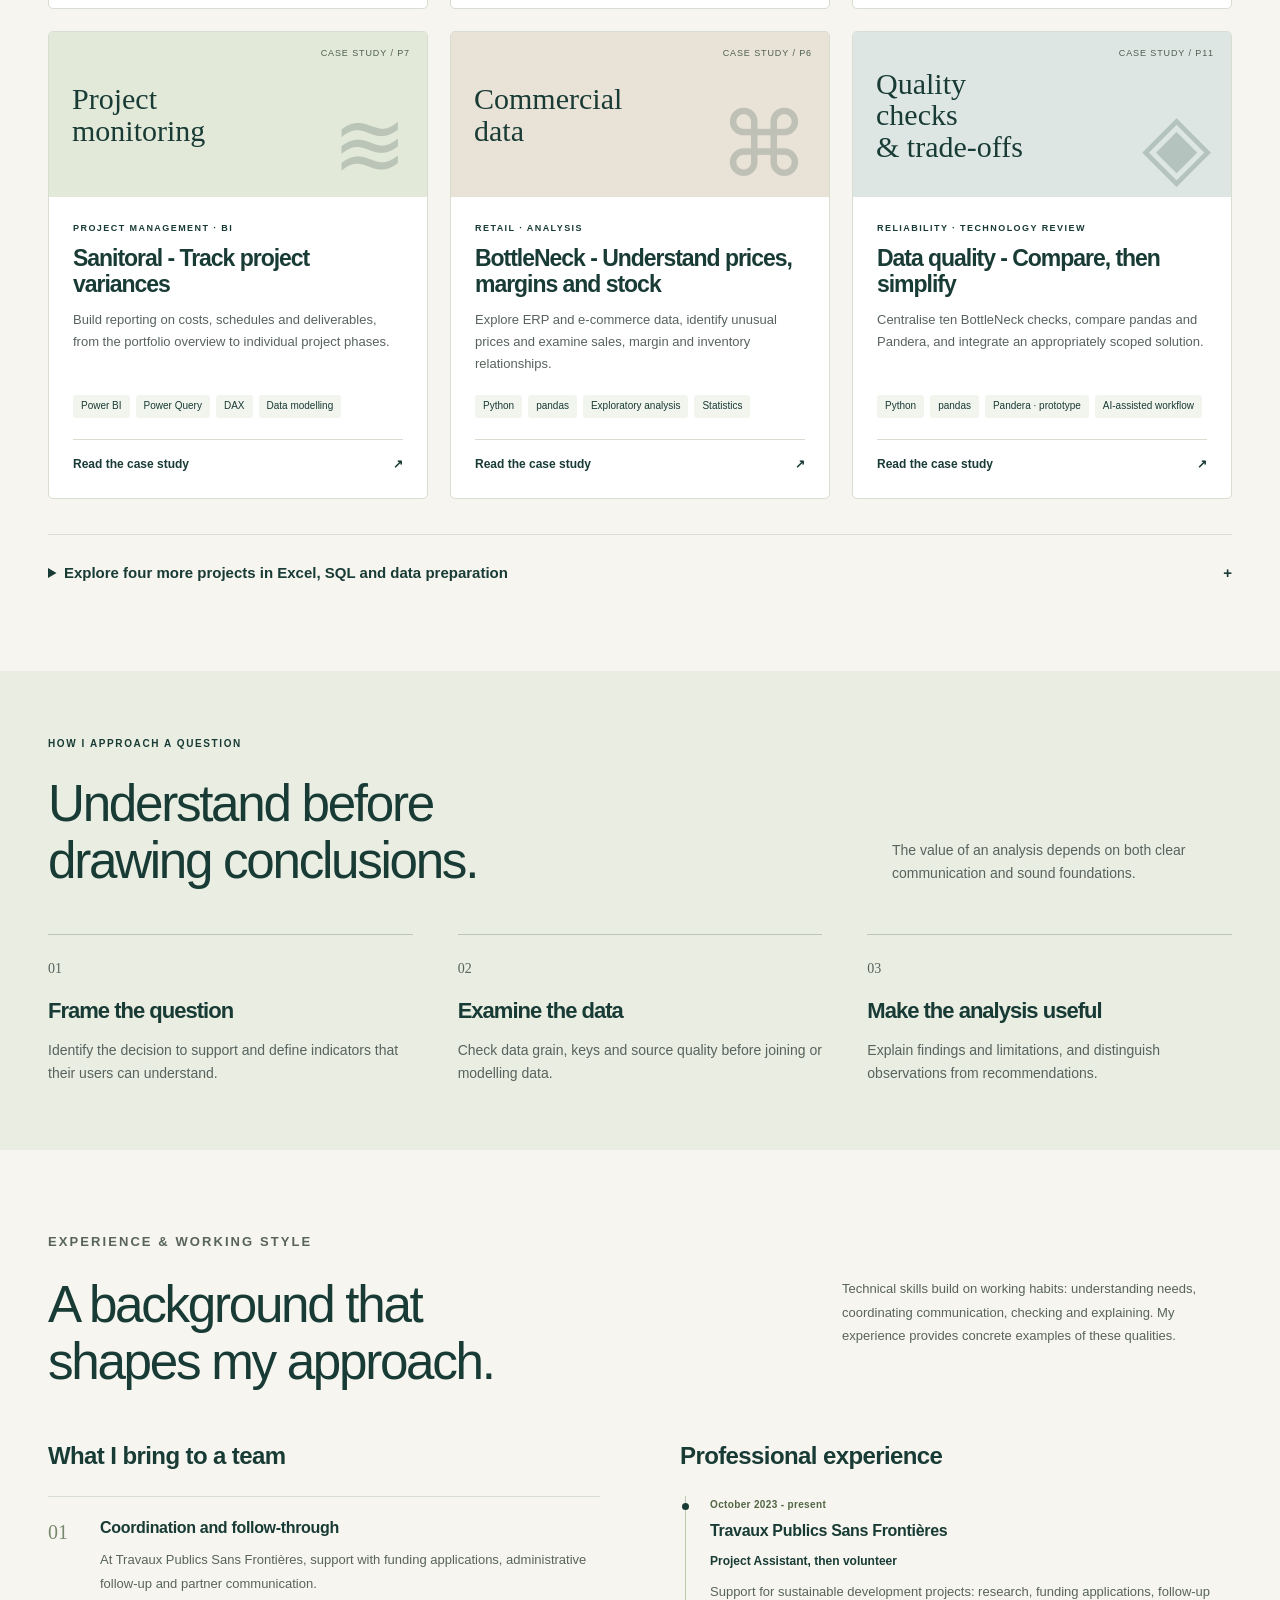
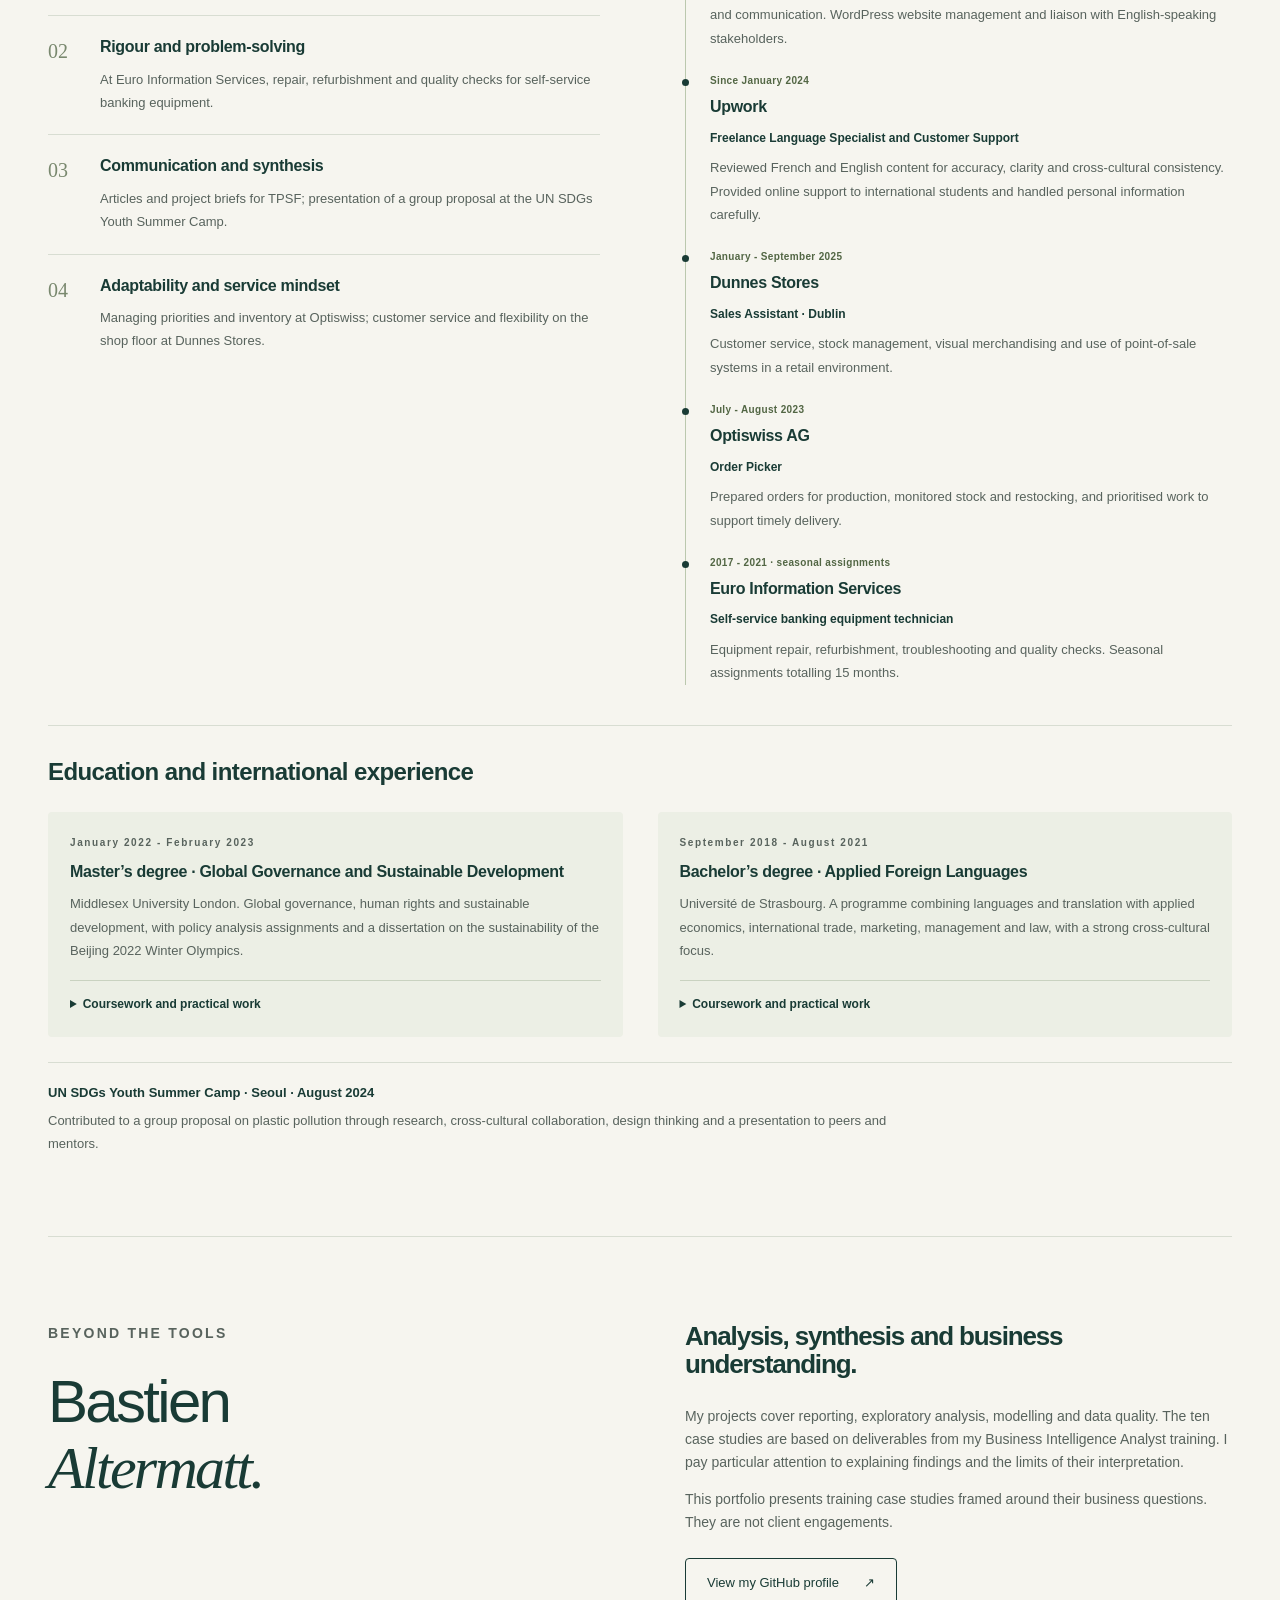
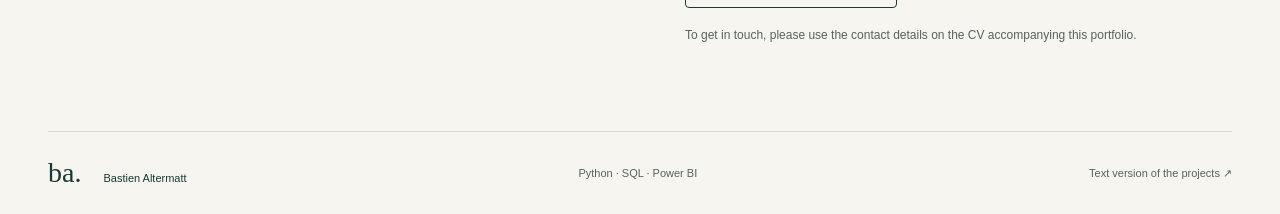
==== commit 509170c6: "Add files via upload" ====
--- a/index-en.html
+++ b/index-en.html
@@ -5,7 +5,7 @@
 <div class="stack wrap" aria-label="Technical skills"><span>MY TOOLS</span><strong>Python <small>pandas · scikit-learn</small></strong><strong>SQL</strong><strong>Power BI <small>Power Query · DAX</small></strong></div>
 <section class="projects wrap" id="projets"><div class="section-heading"><div><p class="eyebrow">SELECTED WORK</p><h2>A business question.<br>A data approach.</h2></div><p>From performance monitoring to market exploration: open a project to explore the methods, findings and limitations.</p></div><div class="filters" role="group" aria-label="Filter projects"><button aria-pressed="true" data-filter="all">The 6 main case studies</button><button aria-pressed="false" data-filter="bi">Reporting &amp; BI</button><button aria-pressed="false" data-filter="python">Python analysis</button><button aria-pressed="false" data-filter="quality">Data quality &amp; AI</button></div><p id="filter-status" class="sr-only" role="status"></p><div class="project-grid" id="project-grid"></div><details id="more-projects" class="more-projects"><summary>Explore four more projects in Excel, SQL and data preparation <span>+</span></summary><p>Additional case studies covering other skills and business contexts.</p><div class="project-grid" id="complementary-grid"></div></details><noscript><p>Enable JavaScript to use the filters and interactive case studies. The complete studies are also available in a <a href="projects.html">text version</a>.</p></noscript></section>
 <section class="approach" id="approche"><div class="wrap"><p class="eyebrow">HOW I APPROACH A QUESTION</p><div class="section-heading"><h2>Understand before<br>drawing conclusions.</h2><p>The value of an analysis depends on both clear communication and sound foundations.</p></div><div class="steps"><article><span>01</span><h3>Frame the question</h3><p>Identify the decision to support and define indicators that their users can understand.</p></article><article><span>02</span><h3>Examine the data</h3><p>Check data grain, keys and source quality before joining or modelling data.</p></article><article><span>03</span><h3>Make the analysis useful</h3><p>Explain findings and limitations, and distinguish observations from recommendations.</p></article></div></div></section>
-<section class="career wrap" id="parcours" aria-labelledby="career-title"><p class="eyebrow">EXPERIENCE &amp; WORKING STYLE</p><div class="section-heading"><h2 id="career-title">A background that<br>shapes my approach.</h2><p>Technical skills build on working habits: understanding needs, coordinating communication, checking and explaining. My experience provides concrete examples of these qualities.</p></div><div class="career-columns"><div><h3>What I bring to a team</h3><div class="strengths"><article><span class="strength-number">01</span><div><h4>Coordination and follow-through</h4><p>At Travaux Publics Sans Frontières, support with funding applications, administrative follow-up and partner communication.</p></div></article><article><span class="strength-number">02</span><div><h4>Rigour and problem-solving</h4><p>At Euro Information Services, repair, refurbishment and quality checks for self-service banking equipment.</p></div></article><article><span class="strength-number">03</span><div><h4>Communication and synthesis</h4><p>Articles and project briefs for TPSF; presentation of a group proposal at the UN SDGs Youth Summer Camp.</p></div></article><article><span class="strength-number">04</span><div><h4>Adaptability and service mindset</h4><p>Managing priorities and inventory at Optiswiss; customer service and flexibility on the shop floor at Dunnes Stores.</p></div></article></div></div><div><h3>Professional experience</h3><div class="experience-list"><article><p class="experience-date">October 2023 - present</p><h4>Travaux Publics Sans Frontières</h4><p class="experience-role">Project Assistant, then volunteer</p><p>Support for sustainable development projects: research, funding applications, follow-up and communication. WordPress website management and liaison with English-speaking stakeholders.</p></article><article><p class="experience-date">Since January 2024</p><h4>Upwork</h4><p class="experience-role">Freelance Language Specialist and Customer Support</p><p>Reviewed French and English content for accuracy, clarity and cross-cultural consistency. Provided online support to international students and handled personal information carefully.</p></article><article><p class="experience-date">January - September 2025</p><h4>Dunnes Stores</h4><p class="experience-role">Sales Assistant · Dublin</p><p>Customer service, stock management, visual merchandising and use of point-of-sale systems in a retail environment.</p></article><article><p class="experience-date">July - August 2023</p><h4>Optiswiss AG</h4><p class="experience-role">Order Picker</p><p>Prepared orders for production, monitored stock and restocking, and prioritised work to support timely delivery.</p></article><article><p class="experience-date">2017 - 2021 · seasonal assignments</p><h4>Euro Information Services</h4><p class="experience-role">Self-service banking equipment technician</p><p>Equipment repair, refurbishment, troubleshooting and quality checks. Seasonal assignments totalling 15 months.</p></article></div></div></div><div class="education"><h3>Education and international experience</h3><div class="education-grid"><article><p class="eyebrow">January 2022 - February 2023</p><h4>Master’s degree · Global Governance and Sustainable Development</h4><p>Middlesex University London. Research, global governance, human rights and sustainable development issues.</p></article><article><p class="eyebrow">September 2018 - August 2021</p><h4>Bachelor’s degree · Applied Foreign Languages</h4><p>Université de Strasbourg. A programme combining languages and translation with applied economics, international trade, marketing, management and law, with a strong cross-cultural focus.</p><details class="course-details"><summary>Coursework and practical work</summary><ul><li>Languages and translation: French, English and Japanese, written and spoken communication, translation and argumentation.</li><li>Applied economics: microeconomics, macroeconomics, and analysis of economic and international issues.</li><li>International trade, international marketing and business management: understanding markets and organisations.</li><li>Public and private law, legal frameworks and European institutions.</li><li>Communication, cultural studies and cross-cultural relations: synthesis, presentations, debates and group work.</li><li>Digital tools: office applications and information processing, production and dissemination.</li></ul><h5>Tohoku University exchange · JYPE · 2020 - 2021, remote</h5><p>Courses in cross-cultural communication, Japanese business practices and Japanese culture. Technical coursework included functional programming, algorithm theory and communication networks, alongside research on program verification and transformation using the Coq proof assistant.</p></details></article></div><p class="international"><strong>UN SDGs Youth Summer Camp · Seoul · August 2024</strong><span>Contributed to a group proposal on plastic pollution through research, cross-cultural collaboration, design thinking and a presentation to peers and mentors.</span></p></div></section>
+<section class="career wrap" id="parcours" aria-labelledby="career-title"><p class="eyebrow">EXPERIENCE &amp; WORKING STYLE</p><div class="section-heading"><h2 id="career-title">A background that<br>shapes my approach.</h2><p>Technical skills build on working habits: understanding needs, coordinating communication, checking and explaining. My experience provides concrete examples of these qualities.</p></div><div class="career-columns"><div><h3>What I bring to a team</h3><div class="strengths"><article><span class="strength-number">01</span><div><h4>Coordination and follow-through</h4><p>At Travaux Publics Sans Frontières, support with funding applications, administrative follow-up and partner communication.</p></div></article><article><span class="strength-number">02</span><div><h4>Rigour and problem-solving</h4><p>At Euro Information Services, repair, refurbishment and quality checks for self-service banking equipment.</p></div></article><article><span class="strength-number">03</span><div><h4>Communication and synthesis</h4><p>Articles and project briefs for TPSF; presentation of a group proposal at the UN SDGs Youth Summer Camp.</p></div></article><article><span class="strength-number">04</span><div><h4>Adaptability and service mindset</h4><p>Managing priorities and inventory at Optiswiss; customer service and flexibility on the shop floor at Dunnes Stores.</p></div></article></div></div><div><h3>Professional experience</h3><div class="experience-list"><article><p class="experience-date">October 2023 - present</p><h4>Travaux Publics Sans Frontières</h4><p class="experience-role">Project Assistant, then volunteer</p><p>Support for sustainable development projects: research, funding applications, follow-up and communication. WordPress website management and liaison with English-speaking stakeholders.</p></article><article><p class="experience-date">Since January 2024</p><h4>Upwork</h4><p class="experience-role">Freelance Language Specialist and Customer Support</p><p>Reviewed French and English content for accuracy, clarity and cross-cultural consistency. Provided online support to international students and handled personal information carefully.</p></article><article><p class="experience-date">January - September 2025</p><h4>Dunnes Stores</h4><p class="experience-role">Sales Assistant · Dublin</p><p>Customer service, stock management, visual merchandising and use of point-of-sale systems in a retail environment.</p></article><article><p class="experience-date">July - August 2023</p><h4>Optiswiss AG</h4><p class="experience-role">Order Picker</p><p>Prepared orders for production, monitored stock and restocking, and prioritised work to support timely delivery.</p></article><article><p class="experience-date">2017 - 2021 · seasonal assignments</p><h4>Euro Information Services</h4><p class="experience-role">Self-service banking equipment technician</p><p>Equipment repair, refurbishment, troubleshooting and quality checks. Seasonal assignments totalling 15 months.</p></article></div></div></div><div class="education"><h3>Education and international experience</h3><div class="education-grid"><article><p class="eyebrow">January 2022 - February 2023</p><h4>Master’s degree · Global Governance and Sustainable Development</h4><p>Middlesex University London. Global governance, human rights and sustainable development, with policy analysis assignments and a dissertation on the sustainability of the Beijing 2022 Winter Olympics.</p><details class="course-details"><summary>Coursework and practical work</summary><ul><li>Business and Human Rights: corporate responsibility and international human rights frameworks. Historical and contemporary case analysis, including labour rights and supply chains.</li><li>Research and Practice Skills: critical review of an article on forest biodiversity governance, assessing methods and source limitations. Development of research questions, a research proposal and an ethics framework.</li><li>The Politics of Globalisation: an essay on the links between Internet use, surveillance and democracy, examining data collection, privacy and the flow of information.</li><li>Global Governance for Sustainable Development: a formative assignment on France’s climate adaptation plan, followed by an analysis of the EU urban mobility framework. Examination of objectives, stakeholders, evaluation criteria and links to the SDGs.</li><li>Global Security: critical analysis of human security and its limitations; an essay on disarmament prospects and barriers to a world without weapons of mass destruction.</li><li>Sustainable Development and Human Rights: critique of sustainable development and SDG 1 on poverty. Comparison of stated objectives, definitions, and monetary and multidimensional measures of poverty.</li></ul><h5>Dissertation · Beijing 2022 Winter Olympics and sustainability</h5><p>Examined environmental impacts, Olympic Agenda 2020 commitments and the future viability of the Winter Games under climate change. Combined a literature review with content analysis of public sources: academic articles, organising committee reports and institutional documents. Compared sources and discussed the limitations of desk research.</p><h5>Skills put into practice</h5><p>Desk research, source credibility assessment, policy and indicator analysis, comparison of arguments and structured writing in English. This experience of synthesis and critical thinking informs how I frame and explain an analysis.</p></details></article><article><p class="eyebrow">September 2018 - August 2021</p><h4>Bachelor’s degree · Applied Foreign Languages</h4><p>Université de Strasbourg. A programme combining languages and translation with applied economics, international trade, marketing, management and law, with a strong cross-cultural focus.</p><details class="course-details"><summary>Coursework and practical work</summary><ul><li>Languages and translation: French, English and Japanese, written and spoken communication, translation and argumentation.</li><li>Applied economics: microeconomics, macroeconomics, and analysis of economic and international issues.</li><li>International trade, international marketing and business management: understanding markets and organisations.</li><li>Public and private law, legal frameworks and European institutions.</li><li>Communication, cultural studies and cross-cultural relations: synthesis, presentations, debates and group work.</li><li>Digital tools: office applications and information processing, production and dissemination.</li></ul><h5>Tohoku University exchange · JYPE · 2020 - 2021, remote</h5><p>Courses in cross-cultural communication, Japanese business practices and Japanese culture. Technical coursework included functional programming, algorithm theory and communication networks, alongside research on program verification and transformation using the Coq proof assistant.</p></details></article></div><p class="international"><strong>UN SDGs Youth Summer Camp · Seoul · August 2024</strong><span>Contributed to a group proposal on plastic pollution through research, cross-cultural collaboration, design thinking and a presentation to peers and mentors.</span></p></div></section>
 <section class="profile wrap" id="profil"><div><p class="eyebrow">BEYOND THE TOOLS</p><h2>Bastien<br><em>Altermatt.</em></h2></div><div><h3>Analysis, synthesis and business understanding.</h3><p>My projects cover reporting, exploratory analysis, modelling and data quality. The ten case studies are based on deliverables from my Business Intelligence Analyst training. I pay particular attention to explaining findings and the limits of their interpretation.</p><p>This portfolio presents training case studies framed around their business questions. They are not client engagements.</p><a class="button light" href="https://github.com/BastienAltermatt">View my GitHub profile <span>↗</span></a><p class="small-note">To get in touch, please use the contact details on the CV accompanying this portfolio.</p></div></section></main>
 <footer class="wrap"><a href="#accueil">ba. <span>Bastien Altermatt</span></a><span>Python · SQL · Power BI</span><a href="projects.html">Text version of the projects ↗</a></footer>
 <dialog id="case-dialog" aria-labelledby="case-title"><div class="dialog-toolbar"><span>CASE STUDY</span><div class="dialog-actions"><a class="language-switch" href="index.html" lang="fr" hreflang="fr" aria-label="Lire ce site en français" data-language-link>FR</a><button id="close-dialog" aria-label="Close the case study">Close ×</button></div></div><div id="case-content"></div></dialog></body></html>
